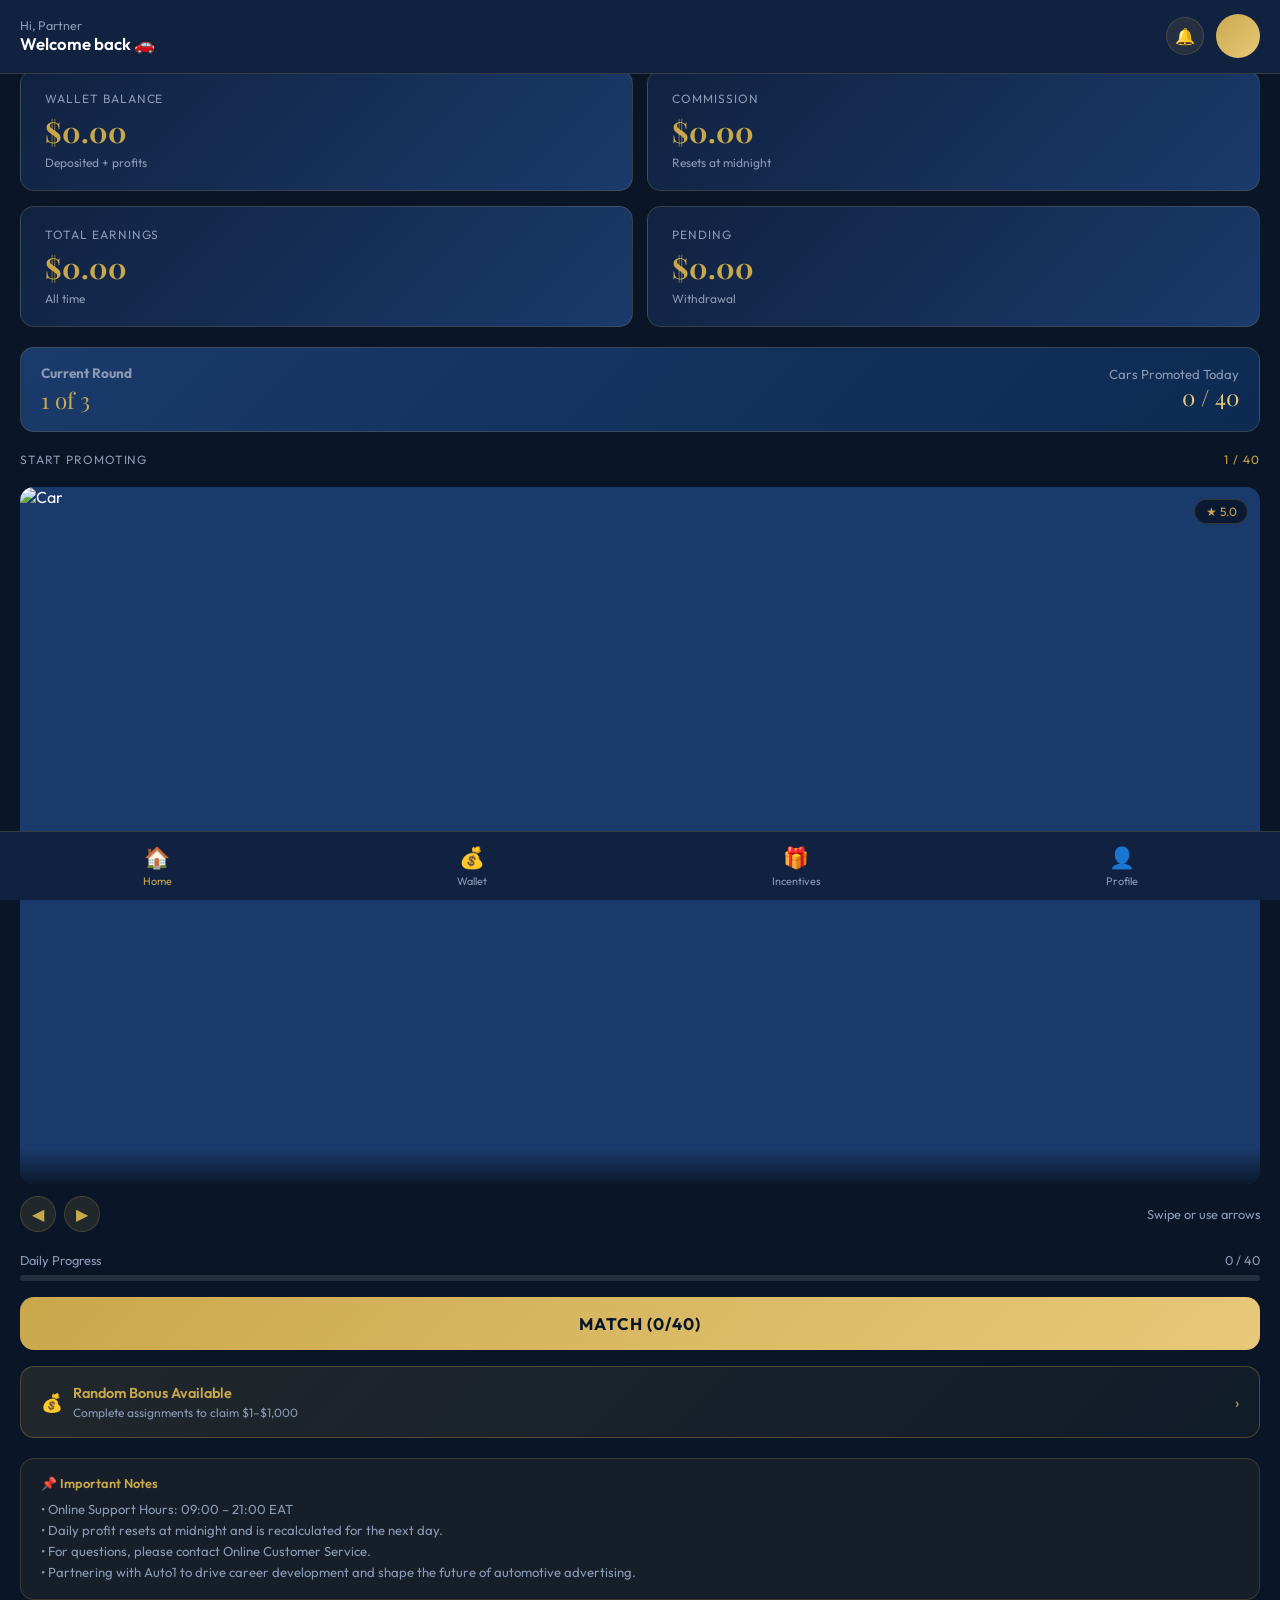
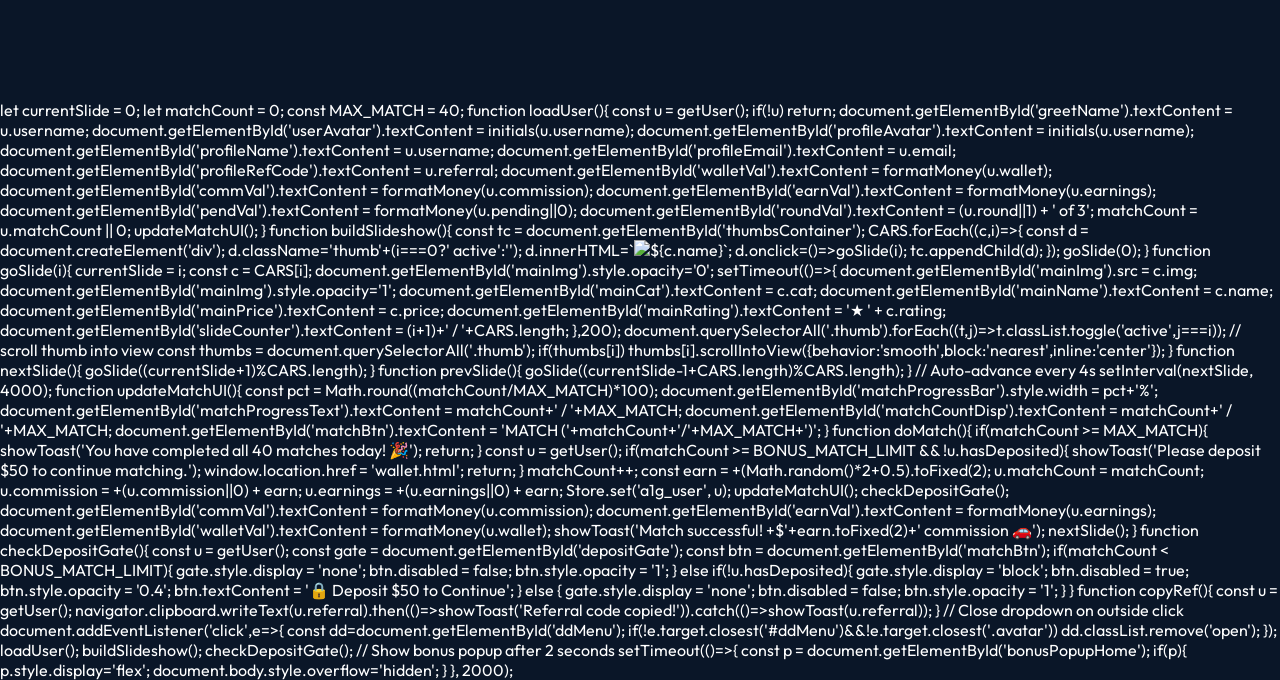
==== home.html @ 6c45f521 "Force cache bust for images" ====
<!DOCTYPE html>
<html lang="en">
<head>
<meta charset="UTF-8">
<meta name="viewport" content="width=device-width, initial-scale=1.0">
<title>Dashboard — Auto1 Group</title>
<link rel="stylesheet" href="css/style.css">
<style>
.top-bar{position:fixed;top:0;left:0;right:0;z-index:100;display:flex;align-items:center;justify-content:space-between;padding:.9rem 1.25rem;background:var(--navy-light);border-bottom:1px solid var(--border);}
.top-bar-left{display:flex;flex-direction:column;}
.greeting{font-size:.78rem;color:var(--text-muted);}
.username{font-size:1.05rem;font-weight:600;}
.top-bar-right{display:flex;align-items:center;gap:.75rem;}
.icon-btn{width:38px;height:38px;border-radius:50%;background:rgba(201,168,76,.1);border:1px solid var(--border);display:flex;align-items:center;justify-content:center;cursor:pointer;font-size:1rem;transition:background .2s;}
.icon-btn:hover{background:rgba(201,168,76,.2);}

.pw{padding:1rem 1.25rem;}

/* Stat cards */
.stats-grid{display:grid;grid-template-columns:1fr 1fr;gap:.9rem;margin-bottom:1.25rem;}

/* Slideshow */
.slideshow-wrap{margin-bottom:1.25rem;}
.slideshow-label{font-size:.75rem;color:var(--text-muted);text-transform:uppercase;letter-spacing:.08em;margin-bottom:.75rem;display:flex;justify-content:space-between;align-items:center;}
.slide-counter{color:var(--gold);}
.thumbs{display:flex;gap:.6rem;overflow-x:auto;padding-bottom:.5rem;scrollbar-width:none;}
.thumbs::-webkit-scrollbar{display:none;}
.thumb{width:80px;height:56px;border-radius:8px;overflow:hidden;cursor:pointer;border:2px solid transparent;transition:border-color .2s;flex-shrink:0;}
.thumb.active{border-color:var(--gold);}
.thumb img{width:100%;height:100%;object-fit:cover;display:block;}
.main-slide{position:relative;border-radius:var(--radius);overflow:hidden;aspect-ratio:16/9;background:var(--navy-mid);margin-bottom:.75rem;}
.main-slide img{width:100%;height:100%;object-fit:cover;display:block;transition:opacity .4s;}
.slide-info{position:absolute;bottom:0;left:0;right:0;background:linear-gradient(transparent,rgba(10,22,40,.95));padding:1.25rem 1rem .9rem;}
.slide-cat{font-size:.7rem;color:var(--gold);text-transform:uppercase;letter-spacing:.08em;}
.slide-name{font-size:1.1rem;font-weight:600;margin:.15rem 0;}
.slide-price{font-size:.85rem;color:var(--text-muted);}
.slide-rating{position:absolute;top:.75rem;right:.75rem;background:rgba(10,22,40,.85);border:1px solid var(--border);border-radius:50px;padding:.25rem .65rem;font-size:.75rem;color:var(--gold);}
.slide-arrows{display:flex;gap:.5rem;}
.arr-btn{width:36px;height:36px;border-radius:50%;background:rgba(201,168,76,.12);border:1px solid var(--border);color:var(--gold);font-size:1rem;cursor:pointer;display:flex;align-items:center;justify-content:center;transition:background .2s;}
.arr-btn:hover{background:rgba(201,168,76,.25);}

/* Match button */
.match-btn{width:100%;padding:1rem;font-size:1.05rem;font-weight:700;letter-spacing:.06em;border-radius:14px;margin-bottom:1rem;}
.match-progress{display:flex;justify-content:space-between;font-size:.8rem;color:var(--text-muted);margin-bottom:.4rem;}

/* Notes */
.notes-card{background:rgba(201,168,76,.06);border:1px solid rgba(201,168,76,.2);border-radius:var(--radius);padding:1rem 1.25rem;margin-bottom:1.25rem;}
.notes-title{font-size:.8rem;font-weight:600;color:var(--gold);margin-bottom:.5rem;}
.notes-card p{font-size:.82rem;color:var(--text-muted);line-height:1.6;}

/* Round info */
.round-card{background:linear-gradient(135deg,var(--navy-mid),#0d2a52);border:1px solid var(--border);border-radius:var(--radius);padding:1rem 1.25rem;margin-bottom:1.25rem;display:flex;justify-content:space-between;align-items:center;}
.round-left h4{font-size:.85rem;color:var(--text-muted);margin-bottom:.2rem;}
.round-left p{font-family:'Playfair Display',serif;font-size:1.4rem;color:var(--gold);}
.round-right{text-align:right;font-size:.82rem;color:var(--text-muted);}

/* Dropdown menu */
.dropdown{position:absolute;top:60px;right:1.25rem;background:var(--navy-light);border:1px solid var(--border);border-radius:var(--radius);min-width:200px;z-index:200;display:none;overflow:hidden;}
.dropdown.open{display:block;}
.dd-item{display:flex;align-items:center;gap:.75rem;padding:.8rem 1rem;font-size:.88rem;cursor:pointer;transition:background .2s;}
.dd-item:hover{background:rgba(201,168,76,.08);}
.dd-item.danger{color:var(--danger);}
.dd-divider{height:1px;background:var(--border);}
</style>
</head>
<body>

<!-- Bonus Popup -->
<div style="position:fixed;inset:0;z-index:500;background:rgba(0,0,0,.6);backdrop-filter:blur(4px);display:none;align-items:center;justify-content:center;padding:1.5rem;" id="bonusPopupHome">
  <div style="background:white;border-radius:16px;padding:2rem 1.75rem;max-width:320px;width:100%;text-align:center;position:relative;">
    <div style="font-family:'Playfair Display',serif;font-size:1.1rem;font-weight:700;color:#0a1628;margin-bottom:1.25rem;">AUTO<span style="background:#0a1628;color:#c9a84c;font-weight:800;padding:.1rem .35rem;border-radius:4px;font-size:.85rem;margin-left:2px;">1</span> GROUP</div>
    <h3 style="font-size:1.05rem;font-weight:700;color:#111;line-height:1.6;margin-bottom:.5rem;">For each assignment completed, users may contact the platform's customer service to claim a random bonus ranging from <span style="color:#c9a84c;">$1 to $1,000</span>.</h3>
    <p style="font-size:.73rem;color:#888;margin-top:.75rem;">Final interpretation rights are reserved by Auto1 Group.</p>
    <div onclick="document.getElementById('bonusPopupHome').style.display='none';document.body.style.overflow='';" style="position:absolute;bottom:-3.5rem;left:50%;transform:translateX(-50%);width:44px;height:44px;border-radius:50%;background:rgba(255,255,255,.2);border:2px solid rgba(255,255,255,.5);display:flex;align-items:center;justify-content:center;cursor:pointer;color:white;font-size:1.1rem;">✕</div>
  </div>
</div>

<div class="top-bar">
  <div class="top-bar-left">
    <span class="greeting">Hi, <span id="greetName">Partner</span></span>
    <span class="username">Welcome back 🚗</span>
  </div>
  <div class="top-bar-right" style="position:relative;">
    <div class="icon-btn" onclick="openPanel('notifPanel')">🔔</div>
    <div class="avatar" id="userAvatar" onclick="document.getElementById('ddMenu').classList.toggle('open')" style="cursor:pointer;"></div>
    <div class="dropdown" id="ddMenu">
      <div class="dd-item" onclick="openPanel('profilePanel')">👤 My Profile</div>
      <div class="dd-item" onclick="window.location.href='profile.html'">⚙️ Account Settings</div>
      <div class="dd-item" onclick="openPanel('notifPanel')">🔔 Notifications</div>
      <div class="dd-item" onclick="openPanel('contactPanel')">💬 Help / Support</div>
      <div class="dd-item" onclick="openPanel('aboutPanel')">ℹ️ About Us</div>
      <div class="dd-item" onclick="openPanel('termsPanel')">📄 Terms of Service</div>
      <div class="dd-item" onclick="openPanel('privacyPanel')">🔒 Privacy Policy</div>
      <div class="dd-divider"></div>
      <div class="dd-item danger" onclick="logout()">🚪 Log Out</div>
    </div>
  </div>
</div>

<div class="pw" style="padding-top:70px;padding-bottom:80px;">

  <!-- Stats -->
  <div class="stats-grid">
    <div class="stat-card">
      <div class="stat-label">Wallet Balance</div>
      <div class="stat-value" id="walletVal">$0.00</div>
      <div class="stat-sub">Deposited + profits</div>
    </div>
    <div class="stat-card">
      <div class="stat-label">Commission</div>
      <div class="stat-value" id="commVal">$0.00</div>
      <div class="stat-sub">Resets at midnight</div>
    </div>
    <div class="stat-card">
      <div class="stat-label">Total Earnings</div>
      <div class="stat-value" id="earnVal">$0.00</div>
      <div class="stat-sub">All time</div>
    </div>
    <div class="stat-card">
      <div class="stat-label">Pending</div>
      <div class="stat-value" id="pendVal">$0.00</div>
      <div class="stat-sub">Withdrawal</div>
    </div>
  </div>

  <!-- Round info -->
  <div class="round-card">
    <div class="round-left">
      <h4>Current Round</h4>
      <p id="roundVal">1 of 3</p>
    </div>
    <div class="round-right">
      <div>Cars Promoted Today</div>
      <div style="font-family:'Playfair Display',serif;font-size:1.4rem;color:var(--gold-light);" id="matchCountDisp">0 / 40</div>
    </div>
  </div>

  <!-- Slideshow -->
  <div class="slideshow-wrap">
    <div class="slideshow-label">
      <span>Start Promoting</span>
      <span class="slide-counter" id="slideCounter">1 / 40</span>
    </div>
    <div class="thumbs" id="thumbsContainer"></div>
    <div class="main-slide">
      <img id="mainImg" src="" alt="Car">
      <div class="slide-rating" id="mainRating">★ 5.0</div>
      <div class="slide-info">
        <div class="slide-cat" id="mainCat"></div>
        <div class="slide-name" id="mainName"></div>
        <div class="slide-price" id="mainPrice"></div>
      </div>
    </div>
    <div style="display:flex;align-items:center;justify-content:space-between;">
      <div class="slide-arrows">
        <button class="arr-btn" onclick="prevSlide()">◀</button>
        <button class="arr-btn" onclick="nextSlide()">▶</button>
      </div>
      <span style="font-size:.8rem;color:var(--text-muted);">Swipe or use arrows</span>
    </div>
  </div>

  <!-- Match progress -->
  <div class="match-progress">
    <span>Daily Progress</span>
    <span id="matchProgressText">0 / 40</span>
  </div>
  <div class="progress-bar" style="margin-bottom:1rem;">
    <div class="progress-fill" id="matchProgressBar" style="width:0%"></div>
  </div>

  <button class="btn-gold match-btn" id="matchBtn" onclick="doMatch()">MATCH (0/40)</button>

  <!-- Deposit Gate (hidden until match 33) -->
  <div id="depositGate" style="display:none;background:rgba(231,76,60,.08);border:1px solid rgba(231,76,60,.3);border-radius:var(--radius);padding:1.25rem;margin-bottom:1.25rem;text-align:center;">
    <div style="font-size:1.8rem;margin-bottom:.5rem;">🔒</div>
    <h3 style="font-family:'Playfair Display',serif;font-size:1.1rem;margin-bottom:.5rem;color:var(--white);">Welcome Bonus Exhausted</h3>
    <p style="font-size:.85rem;color:var(--text-muted);line-height:1.6;margin-bottom:1.25rem;">You've completed <strong style="color:var(--white);">33 matches</strong> using your welcome bonus. To continue promoting cars and earning commissions, please make a minimum deposit of <strong style="color:var(--gold);">$50</strong>.</p>
    <button class="btn-gold" style="width:100%;" onclick="window.location.href='wallet.html'">Deposit $50 to Continue →</button>
  </div>

  <!-- Bonus Info Card -->
  <div style="background:linear-gradient(135deg,rgba(201,168,76,.12),rgba(201,168,76,.04));border:1px solid rgba(201,168,76,.3);border-radius:var(--radius);padding:1.1rem 1.25rem;margin-bottom:1.25rem;cursor:pointer;" onclick="document.getElementById('bonusPopupHome').style.display='flex';document.body.style.overflow='hidden';">
    <div style="display:flex;align-items:center;justify-content:space-between;">
      <div style="display:flex;align-items:center;gap:.6rem;">
        <span style="font-size:1.1rem;">💰</span>
        <div>
          <div style="font-size:.9rem;font-weight:600;color:var(--gold);">Random Bonus Available</div>
          <div style="font-size:.75rem;color:var(--text-muted);margin-top:.15rem;">Complete assignments to claim $1–$1,000</div>
        </div>
      </div>
      <span style="color:var(--gold);font-size:1rem;">›</span>
    </div>
  </div>

  <!-- Notes -->
  <div class="notes-card">
    <div class="notes-title">📌 Important Notes</div>
    <p>• Online Support Hours: 09:00 – 21:00 EAT<br>
    • Daily profit resets at midnight and is recalculated for the next day.<br>
    • For questions, please contact Online Customer Service.<br>
    • Partnering with Auto1 to drive career development and shape the future of automotive advertising.</p>
  </div>

</div>

<!-- Bottom Nav -->
<nav class="bottom-nav">
  <a href="home.html" class="active"><span class="bn-icon">🏠</span>Home</a>
  <a href="wallet.html"><span class="bn-icon">💰</span>Wallet</a>
  <a href="incentives.html"><span class="bn-icon">🎁</span>Incentives</a>
  <a href="profile.html"><span class="bn-icon">👤</span>Profile</a>
</nav>

<!-- PANELS -->
<div class="panel-overlay" id="profilePanel">
  <div class="panel">
    <div class="panel-header"><span class="panel-title">My Profile</span><button class="panel-close" onclick="closePanel('profilePanel')">✕</button></div>
    <div style="display:flex;align-items:center;gap:1rem;margin-bottom:1.5rem;">
      <div class="avatar" id="profileAvatar" style="width:60px;height:60px;font-size:1.4rem;"></div>
      <div><div style="font-size:1.1rem;font-weight:600;" id="profileName"></div><div style="font-size:.85rem;color:var(--text-muted);" id="profileEmail"></div></div>
    </div>
    <div class="divider"></div>
    <div style="margin-bottom:1rem;">
      <div class="section-label">Your Referral Code</div>
      <div style="background:rgba(201,168,76,.08);border:1px solid var(--border);border-radius:var(--radius-sm);padding:.85rem 1rem;display:flex;align-items:center;justify-content:space-between;">
        <span style="font-family:monospace;font-size:1.1rem;color:var(--gold);letter-spacing:.1em;" id="profileRefCode"></span>
        <button class="btn-gold" style="padding:.4rem 1rem;font-size:.8rem;" onclick="copyRef()">Copy</button>
      </div>
      <p style="font-size:.78rem;color:var(--text-muted);margin-top:.5rem;">Share your code to earn referral bonuses when friends join.</p>
    </div>
  </div>
</div>

<div class="panel-overlay" id="notifPanel">
  <div class="panel">
    <div class="panel-header"><span class="panel-title">Notifications</span><button class="panel-close" onclick="closePanel('notifPanel')">✕</button></div>
    <div class="menu-item"><div class="menu-item-left"><div class="menu-icon">🚗</div><div><div style="font-size:.9rem;">New car added: <strong>Koenigsegg Jesko</strong> is now available!</div><div style="font-size:.75rem;color:var(--text-muted);margin-top:.2rem;">2 minutes ago</div></div></div></div>
    <div class="menu-item"><div class="menu-item-left"><div class="menu-icon">💰</div><div><div style="font-size:.9rem;">Your wallet balance has been updated.</div><div style="font-size:.75rem;color:var(--text-muted);margin-top:.2rem;">1 hour ago</div></div></div></div>
    <div class="menu-item"><div class="menu-item-left"><div class="menu-icon">🎉</div><div><div style="font-size:.9rem;">Welcome to Auto1 Group! Start promoting to earn.</div><div style="font-size:.75rem;color:var(--text-muted);margin-top:.2rem;">Today</div></div></div></div>
  </div>
</div>

<div class="panel-overlay" id="contactPanel">
  <div class="panel">
    <div class="panel-header"><span class="panel-title">Help / Support</span><button class="panel-close" onclick="closePanel('contactPanel')">✕</button></div>
    <p style="font-size:.9rem;color:var(--text-muted);margin-bottom:1.5rem;">Contact our support team for assistance.</p>
    <div class="menu-item"><div class="menu-item-left"><div class="menu-icon">💬</div><span>Live Chat with Admin</span></div><span>›</span></div>
    <div class="menu-item"><div class="menu-item-left"><div class="menu-icon">📧</div><span>support@auto1group.com</span></div><span>›</span></div>
    <div class="menu-item"><div class="menu-item-left"><div class="menu-icon">📱</div><span>WhatsApp Support</span></div><span>›</span></div>
  </div>
</div>

<div class="panel-overlay" id="aboutPanel">
  <div class="panel">
    <div class="panel-header"><span class="panel-title">About Us</span><button class="panel-close" onclick="closePanel('aboutPanel')">✕</button></div>
    <p style="font-size:.9rem;color:var(--text-muted);margin-bottom:1rem;">Welcome to <strong style="color:var(--white);">Auto1 Group</strong> — Europe's premier automotive advertising platform.</p>
    <div class="section-label">What We Do</div>
    <p style="font-size:.88rem;color:var(--text-muted);margin-bottom:1rem;line-height:1.7;">We provide a platform where advertising partners promote premium vehicles and earn commissions. Our network connects 60,000+ dealers across 30+ countries.</p>
    <div class="section-label">Our Values</div>
    <p style="font-size:.88rem;color:var(--text-muted);line-height:1.7;"><strong style="color:var(--gold);">Integrity:</strong> Transparent earnings and honest partnerships.<br><br><strong style="color:var(--gold);">Innovation:</strong> Cutting-edge digital advertising solutions.<br><br><strong style="color:var(--gold);">Excellence:</strong> Only the finest premium vehicles on our platform.</p>
  </div>
</div>

<div class="panel-overlay" id="termsPanel">
  <div class="panel">
    <div class="panel-header"><span class="panel-title">Terms of Service</span><button class="panel-close" onclick="closePanel('termsPanel')">✕</button></div>
    <div style="font-size:.88rem;color:var(--text-muted);line-height:1.75;">
      <p style="margin-bottom:1rem;"><strong style="color:var(--white);">1. Acceptance</strong><br>By using Auto1 Group, you agree to these terms.</p>
      <p style="margin-bottom:1rem;"><strong style="color:var(--white);">2. Earnings & Withdrawals</strong><br>Minimum withdrawal is $10. Complete Round 1 before requesting withdrawal. Daily profit resets at midnight.</p>
      <p style="margin-bottom:1rem;"><strong style="color:var(--white);">3. Deposits</strong><br>A deposit is required to activate advertising campaigns. All deposits must be confirmed with support.</p>
      <p style="margin-bottom:1rem;"><strong style="color:var(--white);">4. Referral Program</strong><br>Earn 20% referral commission on profits generated by referred partners. Multi-level downline commissions apply.</p>
      <p><strong style="color:var(--white);">5. Operating Hours</strong><br>Platform available 24/7. Support hours: 09:00–21:00 EAT.</p>
    </div>
  </div>
</div>

<div class="panel-overlay" id="privacyPanel">
  <div class="panel">
    <div class="panel-header"><span class="panel-title">Privacy Policy</span><button class="panel-close" onclick="closePanel('privacyPanel')">✕</button></div>
    <div style="font-size:.88rem;color:var(--text-muted);line-height:1.75;">
      <p style="margin-bottom:1rem;"><strong style="color:var(--white);">Data We Collect</strong><br>We collect your name, email, transaction data, and advertising activity.</p>
      <p style="margin-bottom:1rem;"><strong style="color:var(--white);">Data Sharing</strong><br>We do not sell your personal data to third parties.</p>
      <p><strong style="color:var(--white);">Security</strong><br>All data is encrypted and stored securely. We follow industry-standard security practices.</p>
    </div>
  </div>
</div>

<script src="js/main.js?v=11"></script>
let currentSlide = 0;
let matchCount = 0;
const MAX_MATCH = 40;

function loadUser(){
  const u = getUser();
  if(!u) return;
  document.getElementById('greetName').textContent = u.username;
  document.getElementById('userAvatar').textContent = initials(u.username);
  document.getElementById('profileAvatar').textContent = initials(u.username);
  document.getElementById('profileName').textContent = u.username;
  document.getElementById('profileEmail').textContent = u.email;
  document.getElementById('profileRefCode').textContent = u.referral;
  document.getElementById('walletVal').textContent = formatMoney(u.wallet);
  document.getElementById('commVal').textContent = formatMoney(u.commission);
  document.getElementById('earnVal').textContent = formatMoney(u.earnings);
  document.getElementById('pendVal').textContent = formatMoney(u.pending||0);
  document.getElementById('roundVal').textContent = (u.round||1) + ' of 3';
  matchCount = u.matchCount || 0;
  updateMatchUI();
}

function buildSlideshow(){
  const tc = document.getElementById('thumbsContainer');
  CARS.forEach((c,i)=>{
    const d = document.createElement('div');
    d.className='thumb'+(i===0?' active':'');
    d.innerHTML=`<img src="${c.img}" alt="${c.name}" loading="lazy">`;
    d.onclick=()=>goSlide(i);
    tc.appendChild(d);
  });
  goSlide(0);
}

function goSlide(i){
  currentSlide = i;
  const c = CARS[i];
  document.getElementById('mainImg').style.opacity='0';
  setTimeout(()=>{
    document.getElementById('mainImg').src = c.img;
    document.getElementById('mainImg').style.opacity='1';
    document.getElementById('mainCat').textContent = c.cat;
    document.getElementById('mainName').textContent = c.name;
    document.getElementById('mainPrice').textContent = c.price;
    document.getElementById('mainRating').textContent = '★ ' + c.rating;
    document.getElementById('slideCounter').textContent = (i+1)+' / '+CARS.length;
  },200);
  document.querySelectorAll('.thumb').forEach((t,j)=>t.classList.toggle('active',j===i));
  // scroll thumb into view
  const thumbs = document.querySelectorAll('.thumb');
  if(thumbs[i]) thumbs[i].scrollIntoView({behavior:'smooth',block:'nearest',inline:'center'});
}

function nextSlide(){ goSlide((currentSlide+1)%CARS.length); }
function prevSlide(){ goSlide((currentSlide-1+CARS.length)%CARS.length); }

// Auto-advance every 4s
setInterval(nextSlide, 4000);

function updateMatchUI(){
  const pct = Math.round((matchCount/MAX_MATCH)*100);
  document.getElementById('matchProgressBar').style.width = pct+'%';
  document.getElementById('matchProgressText').textContent = matchCount+' / '+MAX_MATCH;
  document.getElementById('matchCountDisp').textContent = matchCount+' / '+MAX_MATCH;
  document.getElementById('matchBtn').textContent = 'MATCH ('+matchCount+'/'+MAX_MATCH+')';
}

function doMatch(){
  if(matchCount >= MAX_MATCH){ showToast('You have completed all 40 matches today! 🎉'); return; }
  const u = getUser();
  if(matchCount >= BONUS_MATCH_LIMIT && !u.hasDeposited){
    showToast('Please deposit $50 to continue matching.');
    window.location.href = 'wallet.html';
    return;
  }
  matchCount++;
  const earn = +(Math.random()*2+0.5).toFixed(2);
  u.matchCount = matchCount;
  u.commission = +(u.commission||0) + earn;
  u.earnings = +(u.earnings||0) + earn;
  Store.set('a1g_user', u);
  updateMatchUI();
  checkDepositGate();
  document.getElementById('commVal').textContent = formatMoney(u.commission);
  document.getElementById('earnVal').textContent = formatMoney(u.earnings);
  document.getElementById('walletVal').textContent = formatMoney(u.wallet);
  showToast('Match successful! +$'+earn.toFixed(2)+' commission 🚗');
  nextSlide();
}

function checkDepositGate(){
  const u = getUser();
  const gate = document.getElementById('depositGate');
  const btn = document.getElementById('matchBtn');
  if(matchCount < BONUS_MATCH_LIMIT){
    gate.style.display = 'none';
    btn.disabled = false;
    btn.style.opacity = '1';
  } else if(!u.hasDeposited){
    gate.style.display = 'block';
    btn.disabled = true;
    btn.style.opacity = '0.4';
    btn.textContent = '🔒 Deposit $50 to Continue';
  } else {
    gate.style.display = 'none';
    btn.disabled = false;
    btn.style.opacity = '1';
  }
}

function copyRef(){
  const u = getUser();
  navigator.clipboard.writeText(u.referral).then(()=>showToast('Referral code copied!')).catch(()=>showToast(u.referral));
}

// Close dropdown on outside click
document.addEventListener('click',e=>{
  const dd=document.getElementById('ddMenu');
  if(!e.target.closest('#ddMenu')&&!e.target.closest('.avatar')) dd.classList.remove('open');
});

loadUser();
buildSlideshow();
checkDepositGate();

// Show bonus popup after 2 seconds
setTimeout(()=>{
  const p = document.getElementById('bonusPopupHome');
  if(p){ p.style.display='flex'; document.body.style.overflow='hidden'; }
}, 2000);
</script>
</body>
</html>
---- css/style.css ----
@import url('https://fonts.googleapis.com/css2?family=Playfair+Display:wght@400;600;700;900&family=Outfit:wght@300;400;500;600&display=swap');

:root {
  --navy: #0a1628;
  --navy-light: #112240;
  --navy-mid: #1a3a6b;
  --gold: #c9a84c;
  --gold-light: #e8c97a;
  --gold-pale: #f5e6c0;
  --white: #ffffff;
  --text-muted: #8a9ab5;
  --text-light: #cdd6e8;
  --border: rgba(201,168,76,0.2);
  --card-bg: rgba(17,34,64,0.95);
  --success: #2ecc71;
  --danger: #e74c3c;
  --radius: 14px;
  --radius-sm: 8px;
  --shadow: 0 8px 32px rgba(0,0,0,0.3);
}

*{box-sizing:border-box;margin:0;padding:0;}
body{font-family:'Outfit',sans-serif;background:var(--navy);color:var(--white);min-height:100vh;overflow-x:hidden;}
h1,h2,h3{font-family:'Playfair Display',serif;}
a{text-decoration:none;color:inherit;}
::-webkit-scrollbar{width:6px;}
::-webkit-scrollbar-track{background:var(--navy);}
::-webkit-scrollbar-thumb{background:var(--gold);border-radius:3px;}

.btn-gold{background:linear-gradient(135deg,var(--gold),var(--gold-light));color:var(--navy);border:none;padding:.85rem 2rem;border-radius:50px;font-family:'Outfit',sans-serif;font-weight:600;font-size:.95rem;cursor:pointer;transition:all .3s;display:inline-block;text-align:center;}
.btn-gold:hover{transform:translateY(-2px);box-shadow:0 8px 24px rgba(201,168,76,.4);}
.btn-outline{background:transparent;color:var(--gold);border:1.5px solid var(--gold);padding:.85rem 2rem;border-radius:50px;font-family:'Outfit',sans-serif;font-weight:500;font-size:.95rem;cursor:pointer;transition:all .3s;display:inline-block;text-align:center;}
.btn-outline:hover{background:var(--gold);color:var(--navy);}

.navbar{position:fixed;top:0;left:0;right:0;z-index:1000;display:flex;align-items:center;justify-content:space-between;padding:1rem 2rem;background:rgba(10,22,40,.97);border-bottom:1px solid var(--border);backdrop-filter:blur(12px);}
.nav-logo{font-family:'Playfair Display',serif;font-size:1.4rem;font-weight:700;}
.nav-logo span{color:var(--gold);}
.nav-links{display:flex;gap:1.5rem;font-size:.88rem;color:var(--text-muted);}
.nav-links a:hover{color:var(--gold);}
.nav-actions{display:flex;gap:.75rem;align-items:center;}

.bottom-nav{position:fixed;bottom:0;left:0;right:0;z-index:100;display:flex;justify-content:space-around;align-items:center;background:var(--navy-light);border-top:1px solid var(--border);padding:.75rem 0;}
.bottom-nav a{display:flex;flex-direction:column;align-items:center;gap:4px;font-size:.68rem;color:var(--text-muted);transition:color .2s;}
.bottom-nav a.active,.bottom-nav a:hover{color:var(--gold);}
.bn-icon{font-size:1.3rem;}

.card{background:var(--card-bg);border:1px solid var(--border);border-radius:var(--radius);padding:1.5rem;}
.stat-card{background:linear-gradient(135deg,var(--navy-light),var(--navy-mid));border:1px solid var(--border);border-radius:var(--radius);padding:1.25rem 1.5rem;}
.stat-label{font-size:.75rem;color:var(--text-muted);text-transform:uppercase;letter-spacing:.08em;margin-bottom:.4rem;}
.stat-value{font-family:'Playfair Display',serif;font-size:1.8rem;font-weight:700;color:var(--gold);}
.stat-sub{font-size:.75rem;color:var(--text-muted);margin-top:.3rem;}

.form-group{margin-bottom:1.1rem;}
.form-label{display:block;font-size:.83rem;color:var(--text-muted);margin-bottom:.45rem;}
.form-input{width:100%;background:rgba(255,255,255,.05);border:1px solid var(--border);border-radius:var(--radius-sm);padding:.85rem 1rem;color:var(--white);font-family:'Outfit',sans-serif;font-size:.93rem;transition:border-color .2s;outline:none;}
.form-input:focus{border-color:var(--gold);background:rgba(201,168,76,.05);}
.form-input::placeholder{color:var(--text-muted);}

.panel-overlay{position:fixed;inset:0;z-index:200;background:rgba(0,0,0,.65);backdrop-filter:blur(4px);display:none;align-items:flex-end;}
.panel-overlay.open{display:flex;}
.panel{background:var(--navy-light);border-top:1px solid var(--border);border-radius:20px 20px 0 0;padding:1.75rem 1.5rem;width:100%;max-height:85vh;overflow-y:auto;animation:slideUp .3s ease;}
@keyframes slideUp{from{transform:translateY(100%);}to{transform:translateY(0);}}
.panel-header{display:flex;justify-content:space-between;align-items:center;margin-bottom:1.5rem;}
.panel-title{font-family:'Playfair Display',serif;font-size:1.25rem;}
.panel-close{background:none;border:none;color:var(--text-muted);cursor:pointer;font-size:1.4rem;line-height:1;}

.menu-item{display:flex;align-items:center;justify-content:space-between;padding:.9rem 0;border-bottom:1px solid var(--border);cursor:pointer;transition:color .2s;}
.menu-item:hover{color:var(--gold);}
.menu-item:last-child{border-bottom:none;}
.menu-item-left{display:flex;align-items:center;gap:.85rem;}
.menu-icon{width:36px;height:36px;border-radius:8px;background:rgba(201,168,76,.1);display:flex;align-items:center;justify-content:center;font-size:1rem;flex-shrink:0;}

.toast{position:fixed;bottom:5rem;left:50%;transform:translateX(-50%);background:var(--navy-mid);border:1px solid var(--gold);color:var(--white);padding:.75rem 1.5rem;border-radius:50px;font-size:.85rem;z-index:9999;opacity:0;transition:opacity .3s;white-space:nowrap;}
.toast.show{opacity:1;}

.progress-bar{height:6px;background:rgba(255,255,255,.1);border-radius:3px;overflow:hidden;}
.progress-fill{height:100%;background:linear-gradient(90deg,var(--gold),var(--gold-light));border-radius:3px;transition:width .5s;}

.avatar{width:44px;height:44px;border-radius:50%;background:linear-gradient(135deg,var(--gold),var(--gold-light));display:flex;align-items:center;justify-content:center;font-weight:700;font-size:1rem;color:var(--navy);flex-shrink:0;}

.badge{display:inline-block;padding:.25rem .75rem;border-radius:50px;font-size:.73rem;font-weight:600;}
.badge-gold{background:rgba(201,168,76,.15);color:var(--gold);border:1px solid rgba(201,168,76,.3);}
.badge-success{background:rgba(46,204,113,.15);color:var(--success);}
.badge-danger{background:rgba(231,76,60,.15);color:var(--danger);}

.divider{height:1px;background:var(--border);margin:1.25rem 0;}
.section-label{font-size:.73rem;text-transform:uppercase;letter-spacing:.1em;color:var(--gold);margin-bottom:.9rem;font-weight:600;}
.gold-line{width:48px;height:3px;background:linear-gradient(90deg,var(--gold),var(--gold-light));border-radius:2px;margin:.6rem 0 1.25rem;}
.page-wrap{padding-top:80px;padding-bottom:80px;min-height:100vh;}
.container{max-width:480px;margin:0 auto;padding:0 1.25rem;}
@media(min-width:768px){.container{max-width:600px;}}
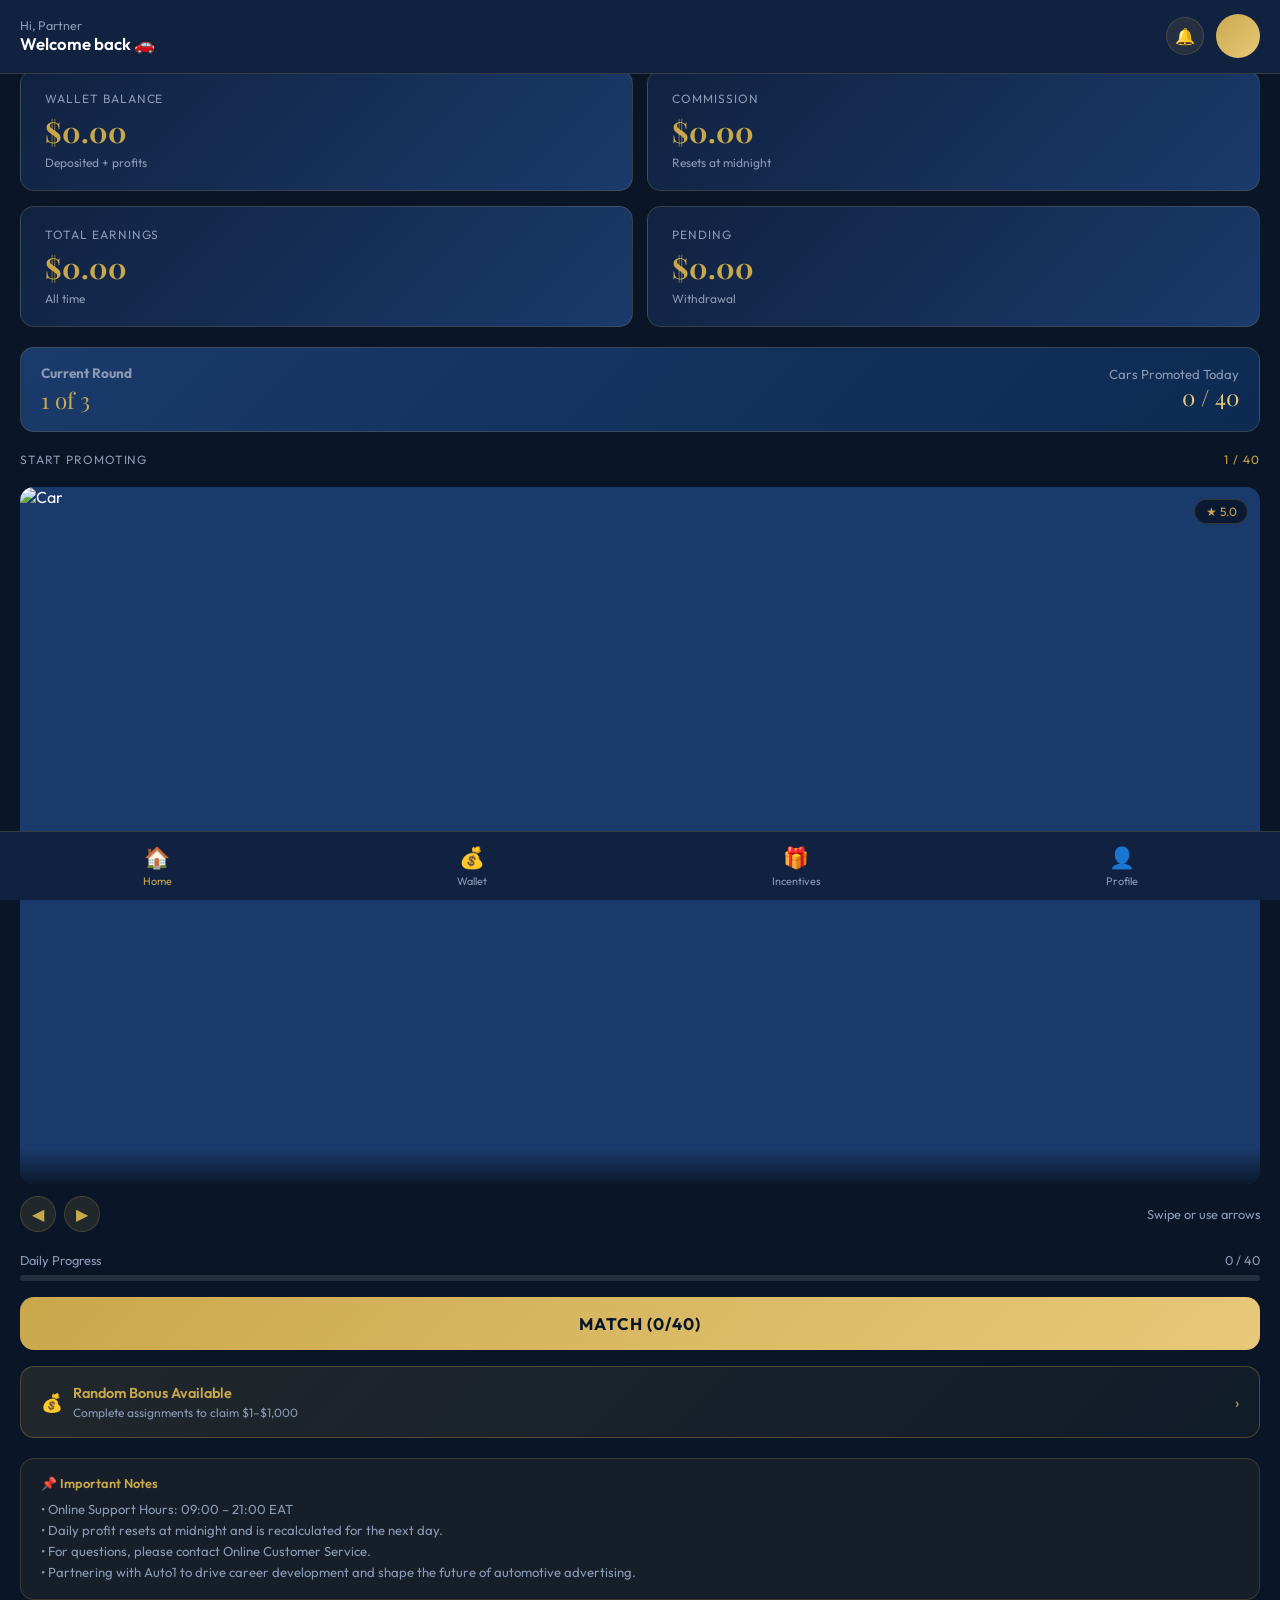
==== commit 607a6af5: "Fix missing script tag" ====
--- a/home.html
+++ b/home.html
@@ -286,7 +286,8 @@
   </div>
 </div>
 
-<script src="js/main.js?v=11"></script>
+<script src="js/main.js"></script>
+<script>
 let currentSlide = 0;
 let matchCount = 0;
 const MAX_MATCH = 40;
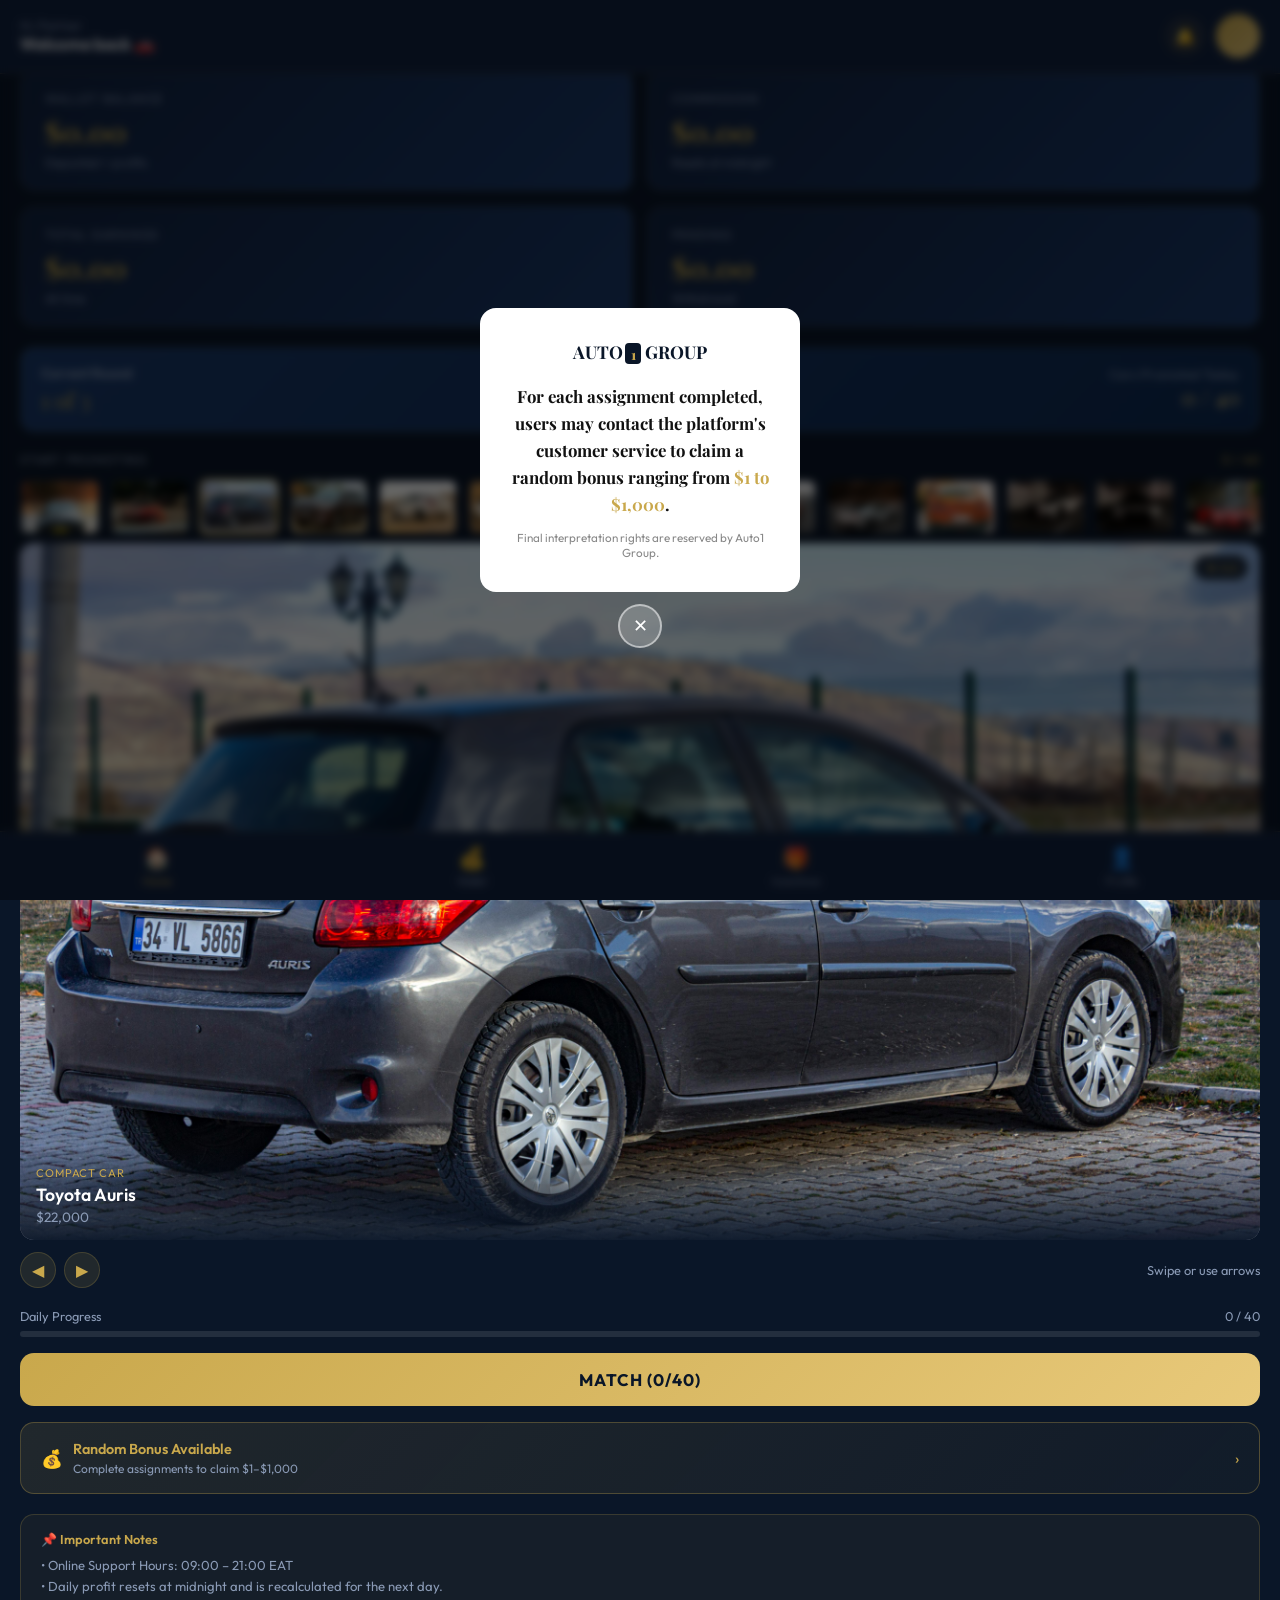
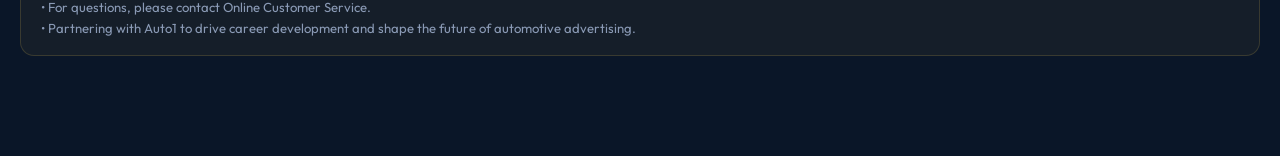
==== commit 6360f4e9: "Fix duplicate MAX_MATCH declaration" ====
--- a/home.html
+++ b/home.html
@@ -290,7 +290,6 @@
 <script>
 let currentSlide = 0;
 let matchCount = 0;
-const MAX_MATCH = 40;
 
 function loadUser(){
   const u = getUser();
@@ -301,21 +300,23 @@
   document.getElementById('profileName').textContent = u.username;
   document.getElementById('profileEmail').textContent = u.email;
   document.getElementById('profileRefCode').textContent = u.referral;
-  document.getElementById('walletVal').textContent = formatMoney(u.wallet);
-  document.getElementById('commVal').textContent = formatMoney(u.commission);
-  document.getElementById('earnVal').textContent = formatMoney(u.earnings);
+  document.getElementById('walletVal').textContent = formatMoney(u.wallet||0);
+  document.getElementById('commVal').textContent = formatMoney(u.commission||0);
+  document.getElementById('earnVal').textContent = formatMoney(u.earnings||0);
   document.getElementById('pendVal').textContent = formatMoney(u.pending||0);
   document.getElementById('roundVal').textContent = (u.round||1) + ' of 3';
   matchCount = u.matchCount || 0;
   updateMatchUI();
 }
+
+const IMG_BASE = 'https://dex605.github.io/auto1groupoe/';
 
 function buildSlideshow(){
   const tc = document.getElementById('thumbsContainer');
   CARS.forEach((c,i)=>{
     const d = document.createElement('div');
     d.className='thumb'+(i===0?' active':'');
-    d.innerHTML=`<img src="${c.img}" alt="${c.name}" loading="lazy">`;
+    d.innerHTML=`<img src="${IMG_BASE}${c.img}" alt="${c.name}" loading="lazy">`;
     d.onclick=()=>goSlide(i);
     tc.appendChild(d);
   });
@@ -327,7 +328,7 @@
   const c = CARS[i];
   document.getElementById('mainImg').style.opacity='0';
   setTimeout(()=>{
-    document.getElementById('mainImg').src = c.img;
+    document.getElementById('mainImg').src = IMG_BASE + c.img;
     document.getElementById('mainImg').style.opacity='1';
     document.getElementById('mainCat').textContent = c.cat;
     document.getElementById('mainName').textContent = c.name;
@@ -336,7 +337,6 @@
     document.getElementById('slideCounter').textContent = (i+1)+' / '+CARS.length;
   },200);
   document.querySelectorAll('.thumb').forEach((t,j)=>t.classList.toggle('active',j===i));
-  // scroll thumb into view
   const thumbs = document.querySelectorAll('.thumb');
   if(thumbs[i]) thumbs[i].scrollIntoView({behavior:'smooth',block:'nearest',inline:'center'});
 }
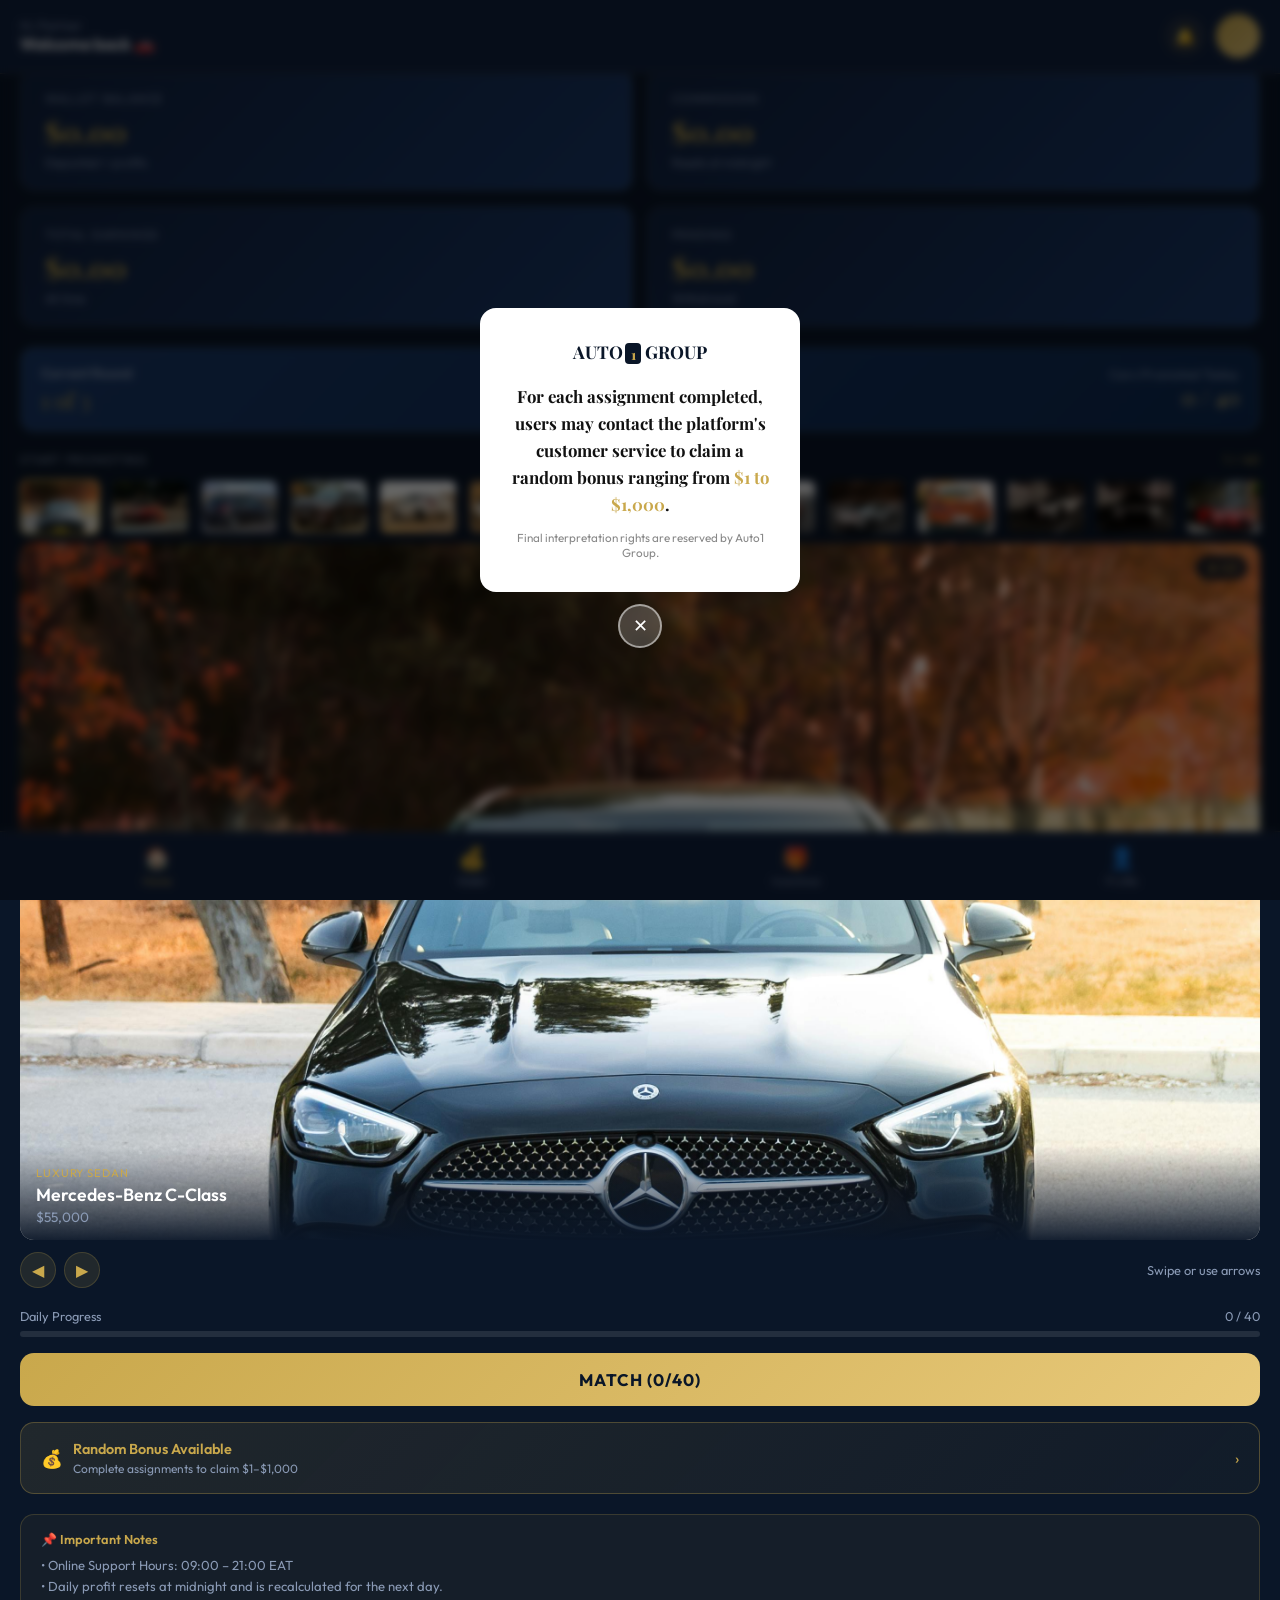
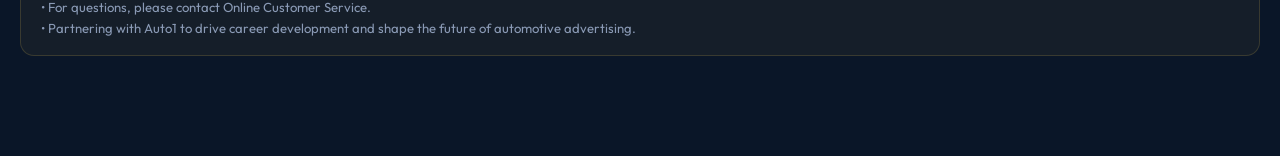
==== commit 5008e600: "Add car favicon" ====
--- a/home.html
+++ b/home.html
@@ -2,6 +2,7 @@
 <html lang="en">
 <head>
 <meta charset="UTF-8">
+<link rel="icon" type="image/svg+xml" href="favicon.svg">
 <meta name="viewport" content="width=device-width, initial-scale=1.0">
 <title>Dashboard — Auto1 Group</title>
 <link rel="stylesheet" href="css/style.css">
@@ -344,8 +345,7 @@
 function nextSlide(){ goSlide((currentSlide+1)%CARS.length); }
 function prevSlide(){ goSlide((currentSlide-1+CARS.length)%CARS.length); }
 
-// Auto-advance every 4s
-setInterval(nextSlide, 4000);
+// Manual navigation only - no auto-advance to save memory
 
 function updateMatchUI(){
   const pct = Math.round((matchCount/MAX_MATCH)*100);
